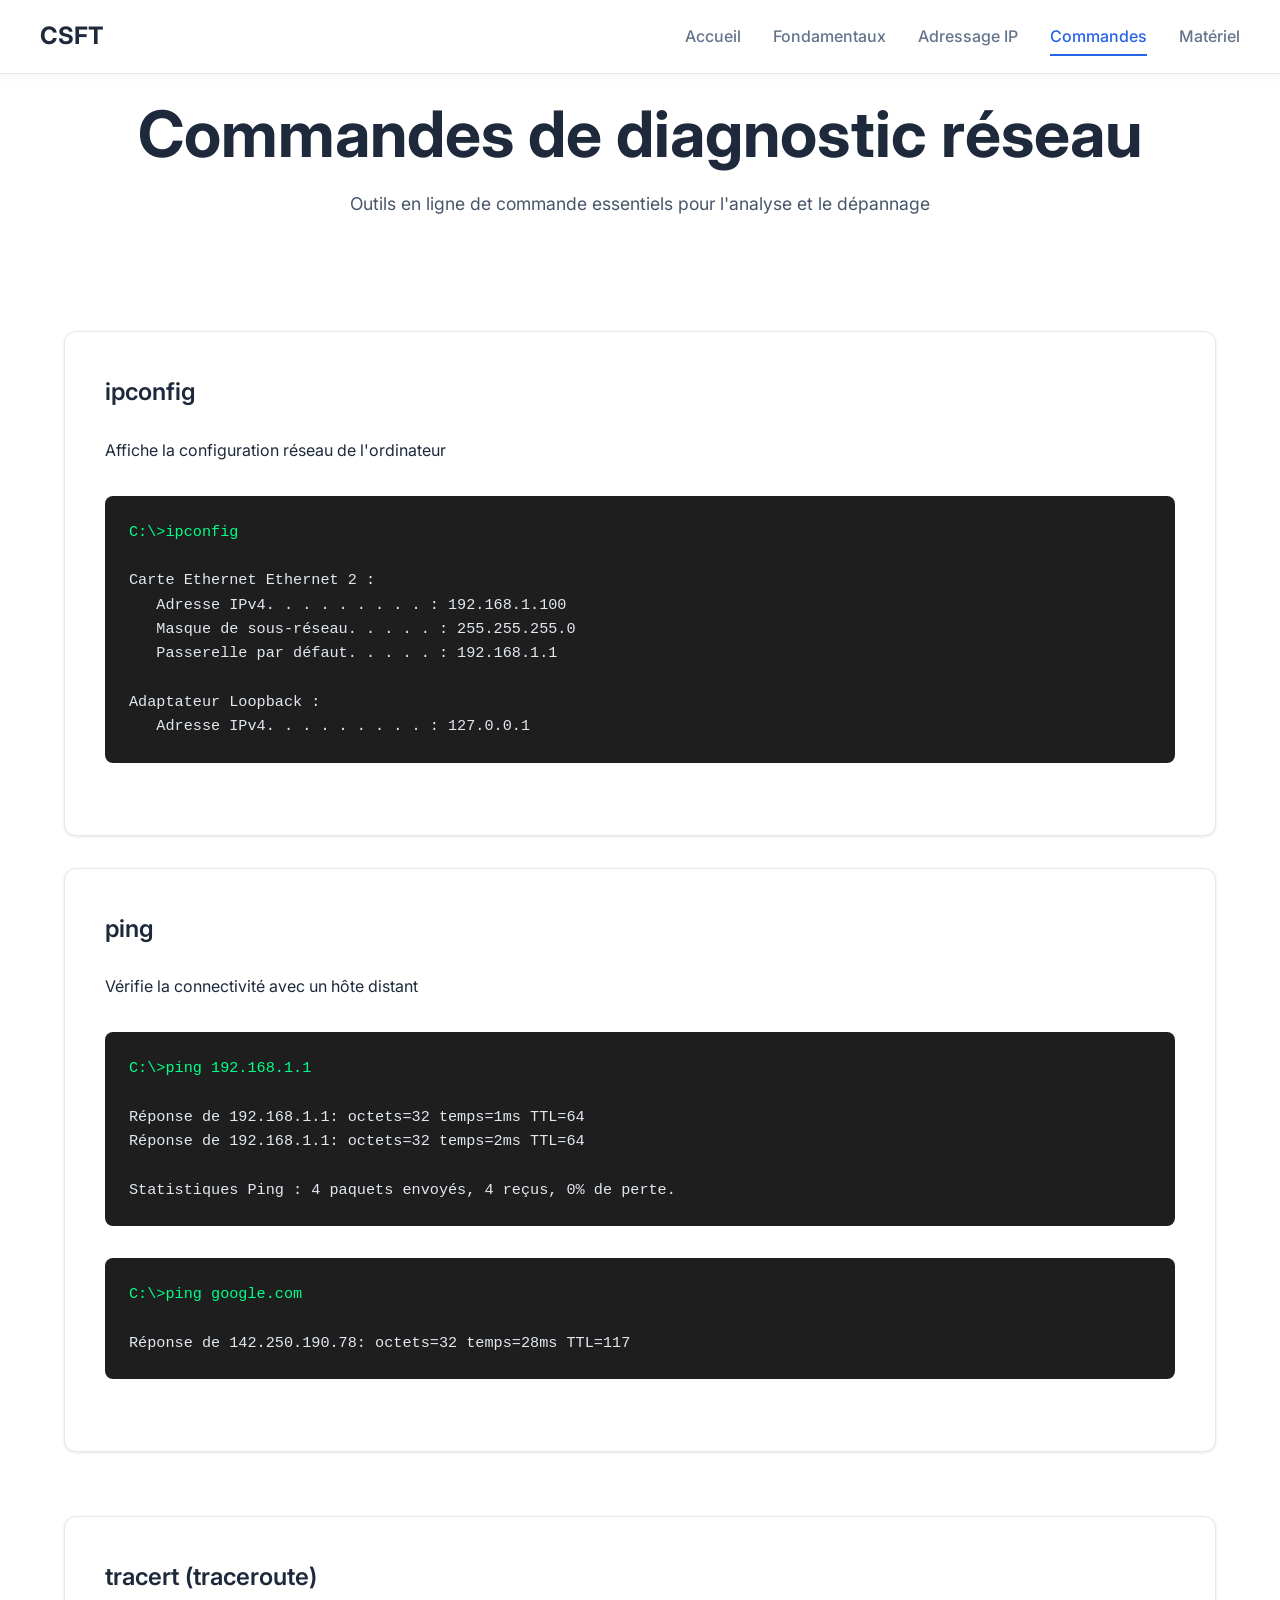
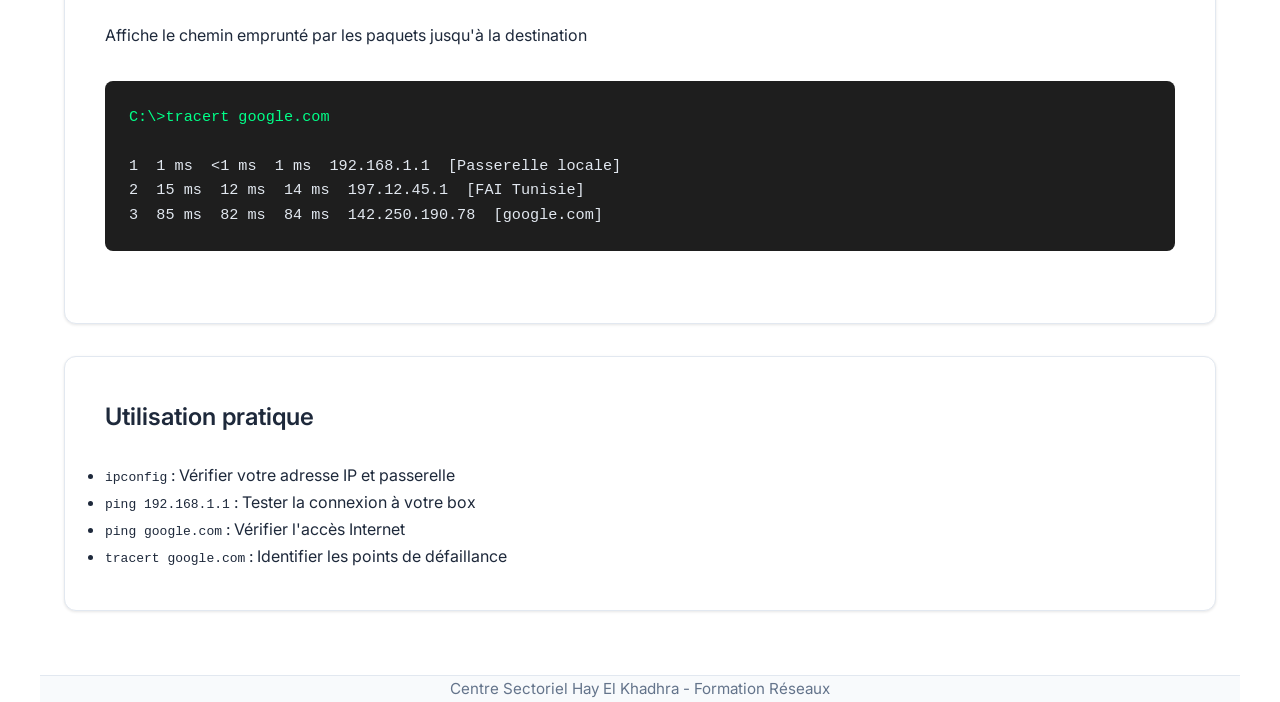
==== commandes.html @ f6ce136f "Add files via upload" ====
<!DOCTYPE html>
<html lang="fr">
<head>
    <meta charset="UTF-8">
    <meta name="viewport" content="width=device-width, initial-scale=1.0">
    <title>Commandes Réseau - Centre Hay El Khadhra</title>
    <link rel="stylesheet" href="pro-style.css">
</head>
<body>
    <header>
        <nav class="container nav-container">
            <a href="index.html" class="logo">CSFT</a>
            <ul class="nav-links" id="navLinks">
                <li><a href="index.html">Accueil</a></li>
                <li><a href="fondamentaux.html">Fondamentaux</a></li>
                <li><a href="adressage.html">Adressage IP</a></li>
                <li><a href="commandes.html" class="active">Commandes</a></li>
                <li><a href="materiel.html">Matériel</a></li>
            </ul>
            <div class="hamburger" id="hamburger">
                <span></span>
                <span></span>
                <span></span>
            </div>
        </nav>
    </header>

    <main class="container">
        <section class="hero">
            <h1>Commandes de diagnostic réseau</h1>
            <p>Outils en ligne de commande essentiels pour l'analyse et le dépannage</p>
        </section>

        <div class="section-grid">
            <div class="card">
                <h2>ipconfig</h2>
                <p>Affiche la configuration réseau de l'ordinateur</p>
                
                <pre class="code-block"><span class="prompt">C:\>ipconfig</span>

Carte Ethernet Ethernet 2 :
   Adresse IPv4. . . . . . . . . : 192.168.1.100
   Masque de sous-réseau. . . . . : 255.255.255.0
   Passerelle par défaut. . . . . : 192.168.1.1

Adaptateur Loopback :
   Adresse IPv4. . . . . . . . . : 127.0.0.1</pre>
            </div>

            <div class="card">
                <h2>ping</h2>
                <p>Vérifie la connectivité avec un hôte distant</p>
                
                <pre class="code-block"><span class="prompt">C:\>ping 192.168.1.1</span>

Réponse de 192.168.1.1: octets=32 temps=1ms TTL=64
Réponse de 192.168.1.1: octets=32 temps=2ms TTL=64

Statistiques Ping : 4 paquets envoyés, 4 reçus, 0% de perte.</pre>

                <pre class="code-block"><span class="prompt">C:\>ping google.com</span>

Réponse de 142.250.190.78: octets=32 temps=28ms TTL=117</pre>
            </div>
        </div>

        <div class="section-grid">
            <div class="card">
                <h2>tracert (traceroute)</h2>
                <p>Affiche le chemin emprunté par les paquets jusqu'à la destination</p>
                
                <pre class="code-block"><span class="prompt">C:\>tracert google.com</span>

1  1 ms  <1 ms  1 ms  192.168.1.1  [Passerelle locale]
2  15 ms  12 ms  14 ms  197.12.45.1  [FAI Tunisie]
3  85 ms  82 ms  84 ms  142.250.190.78  [google.com]</pre>
            </div>

            <div class="card">
                <h2>Utilisation pratique</h2>
                <ul>
                    <li><code>ipconfig</code> : Vérifier votre adresse IP et passerelle</li>
                    <li><code>ping 192.168.1.1</code> : Tester la connexion à votre box</li>
                    <li><code>ping google.com</code> : Vérifier l'accès Internet</li>
                    <li><code>tracert google.com</code> : Identifier les points de défaillance</li>
                </ul>
            </div>
        </div>
    </main>

    <footer class="container">
        <p>Centre Sectoriel Hay El Khadhra - Formation Réseaux</p>
    </footer>

    <script>
        const hamburger = document.getElementById('hamburger');
        const navLinks = document.getElementById('navLinks');

        hamburger.addEventListener('click', () => {
            navLinks.classList.toggle('active');
        });

        document.querySelectorAll('.nav-links a').forEach(link => {
            link.addEventListener('click', () => {
                navLinks.classList.remove('active');
                document.querySelector('.nav-links a.active')?.classList.remove('active');
                link.classList.add('active');
            });
        });
    </script>
</body>
</html>
---- pro-style.css ----
/* pro-style.css - Design professionnel minimaliste */
@import url('https://fonts.googleapis.com/css2?family=Inter:wght@300;400;500;600;700&display=swap');

* {
  margin: 0;
  padding: 0;
  box-sizing: border-box;
}

body {
  font-family: 'Inter', -apple-system, BlinkMacSystemFont, 'Segoe UI', Roboto, sans-serif;
  background-color: #ffffff;
  color: #1e293b;
  line-height: 1.7;
  overflow-x: hidden;
}

.container {
  max-width: 1200px;
  margin: 0 auto;
  padding: 0 1.5rem;
}

/* Header */
header {
  background: #ffffff;
  border-bottom: 1px solid #e2e8f0;
  position: fixed;
  top: 0;
  width: 100%;
  z-index: 1000;
  box-shadow: 0 2px 10px rgba(0,0,0,0.05);
}

.nav-container {
  display: flex;
  justify-content: space-between;
  align-items: center;
  padding: 1rem 0;
}

.logo {
  font-size: 1.5rem;
  font-weight: 700;
  color: #1e293b;
  text-decoration: none;
}

.nav-links {
  display: flex;
  list-style: none;
  gap: 2rem;
}

.nav-links a {
  color: #64748b;
  text-decoration: none;
  font-weight: 500;
  padding: 0.5rem 0;
  transition: color 0.2s ease;
  border-bottom: 2px solid transparent;
}

.nav-links a:hover,
.nav-links a.active {
  color: #2563eb;
  border-bottom-color: #2563eb;
}

.hamburger {
  display: none;
  flex-direction: column;
  gap: 4px;
  cursor: pointer;
}

.hamburger span {
  width: 24px;
  height: 2px;
  background: #1e293b;
  transition: 0.3s;
}

/* Main Content */
main {
  margin-top: 80px;
  min-height: calc(100vh - 160px);
}

/* Hero */
.hero {
  text-align: center;
  padding: 6rem 0 4rem;
}

.hero h1 {
  font-size: clamp(2.5rem, 5vw, 4rem);
  font-weight: 700;
  color: #1e293b;
  margin-bottom: 1rem;
  line-height: 1.2;
}

.hero-subtitle {
  font-size: 1.25rem;
  color: #64748b;
  font-weight: 400;
  max-width: 600px;
  margin: 0 auto 2rem;
}

.hero p {
  color: #475569;
  max-width: 700px;
  margin: 0 auto 3rem;
  font-size: 1.1rem;
}

/* Cards */
.section-grid {
  display: grid;
  gap: 2rem;
  margin-bottom: 4rem;
}

.card {
  background: #ffffff;
  border: 1px solid #e2e8f0;
  border-radius: 12px;
  padding: 2.5rem;
  transition: all 0.3s ease;
  box-shadow: 0 1px 3px rgba(0,0,0,0.1);
}

.card:hover {
  border-color: #2563eb;
  box-shadow: 0 10px 25px rgba(37,99,235,0.15);
  transform: translateY(-2px);
}

.card h2 {
  font-size: 1.5rem;
  font-weight: 600;
  color: #1e293b;
  margin-bottom: 1.5rem;
  display: flex;
  align-items: center;
  gap: 0.75rem;
}

.card h3 {
  font-size: 1.25rem;
  font-weight: 600;
  color: #1e293b;
  margin: 2rem 0 1rem;
}

.definition-card {
  display: grid;
  grid-template-columns: 1fr 1fr;
  gap: 2rem;
  margin: 2rem 0;
}

@media (max-width: 768px) {
  .definition-card {
    grid-template-columns: 1fr;
  }
}

/* Tables */
.table-container {
  overflow-x: auto;
  margin: 2rem 0;
  border-radius: 8px;
  border: 1px solid #e2e8f0;
}

table {
  width: 100%;
  border-collapse: collapse;
  background: #ffffff;
}

th {
  background: #f8fafc;
  color: #1e293b;
  padding: 1.25rem 1rem;
  text-align: left;
  font-weight: 600;
  font-size: 0.95rem;
  text-transform: uppercase;
  letter-spacing: 0.05em;
}

td {
  padding: 1.25rem 1rem;
  border-top: 1px solid #e2e8f0;
}

tr:hover {
  background: #f8fafc;
}

/* Code blocks */
.code-block {
  background: #1e1e1e;
  border-radius: 8px;
  padding: 1.5rem;
  margin: 2rem 0;
  overflow-x: auto;
  font-family: 'SF Mono', 'Monaco', 'Inconsolata', monospace;
  font-size: 0.95rem;
  line-height: 1.6;
  color: #e2e8f0;
}

.code-block .prompt {
  color: #00ff88;
  font-weight: 500;
}

/* Diagram */
.diagram {
  display: flex;
  align-items: center;
  justify-content: center;
  gap: 2rem;
  margin: 3rem 0;
  flex-wrap: wrap;
}

.device {
  background: #f1f5f9;
  border: 2px solid #e2e8f0;
  border-radius: 8px;
  padding: 1.5rem 2rem;
  text-align: center;
  min-width: 120px;
  font-weight: 500;
}

.connection {
  width: 80px;
  height: 2px;
  background: #94a3b8;
  position: relative;
}

.connection::before {
  content: '';
  position: absolute;
  right: -8px;
  top: 50%;
  transform: translateY(-50%);
  width: 16px;
  height: 16px;
  background: #2563eb;
  border-radius: 50%;
}

/* Button */
.btn {
  display: inline-block;
  background: #2563eb;
  color: white;
  padding: 0.875rem 2rem;
  border-radius: 8px;
  text-decoration: none;
  font-weight: 500;
  transition: all 0.2s ease;
  border: 1px solid #2563eb;
}

.btn:hover {
  background: #1d4ed8;
  border-color: #1d4ed8;
  transform: translateY(-1px);
  box-shadow: 0 5px 15px rgba(37,99,235,0.3);
}

/* Footer */
footer {
  background: #f8fafc;
  border-top: 1px solid #e2e8f0;
  text-align: center;
  padding: 2rem 0;
  color: #64748b;
  font-size: 0.95rem;
}

/* Mobile */
@media (max-width: 768px) {
  .nav-links {
    position: fixed;
    top: 70px;
    left: -100%;
    width: 100%;
    height: calc(100vh - 70px);
    background: #ffffff;
    flex-direction: column;
    padding: 2rem;
    transition: left 0.3s ease;
    box-shadow: 0 10px 30px rgba(0,0,0,0.1);
  }

  .nav-links.active {
    left: 0;
  }

  .hamburger {
    display: flex;
  }

  .hero {
    padding: 4rem 0 3rem;
  }

  main {
    margin-top: 100px;
  }
}

/* Responsive grid */
@media (max-width: 1024px) {
  .section-grid {
    grid-template-columns: 1fr;
  }
}
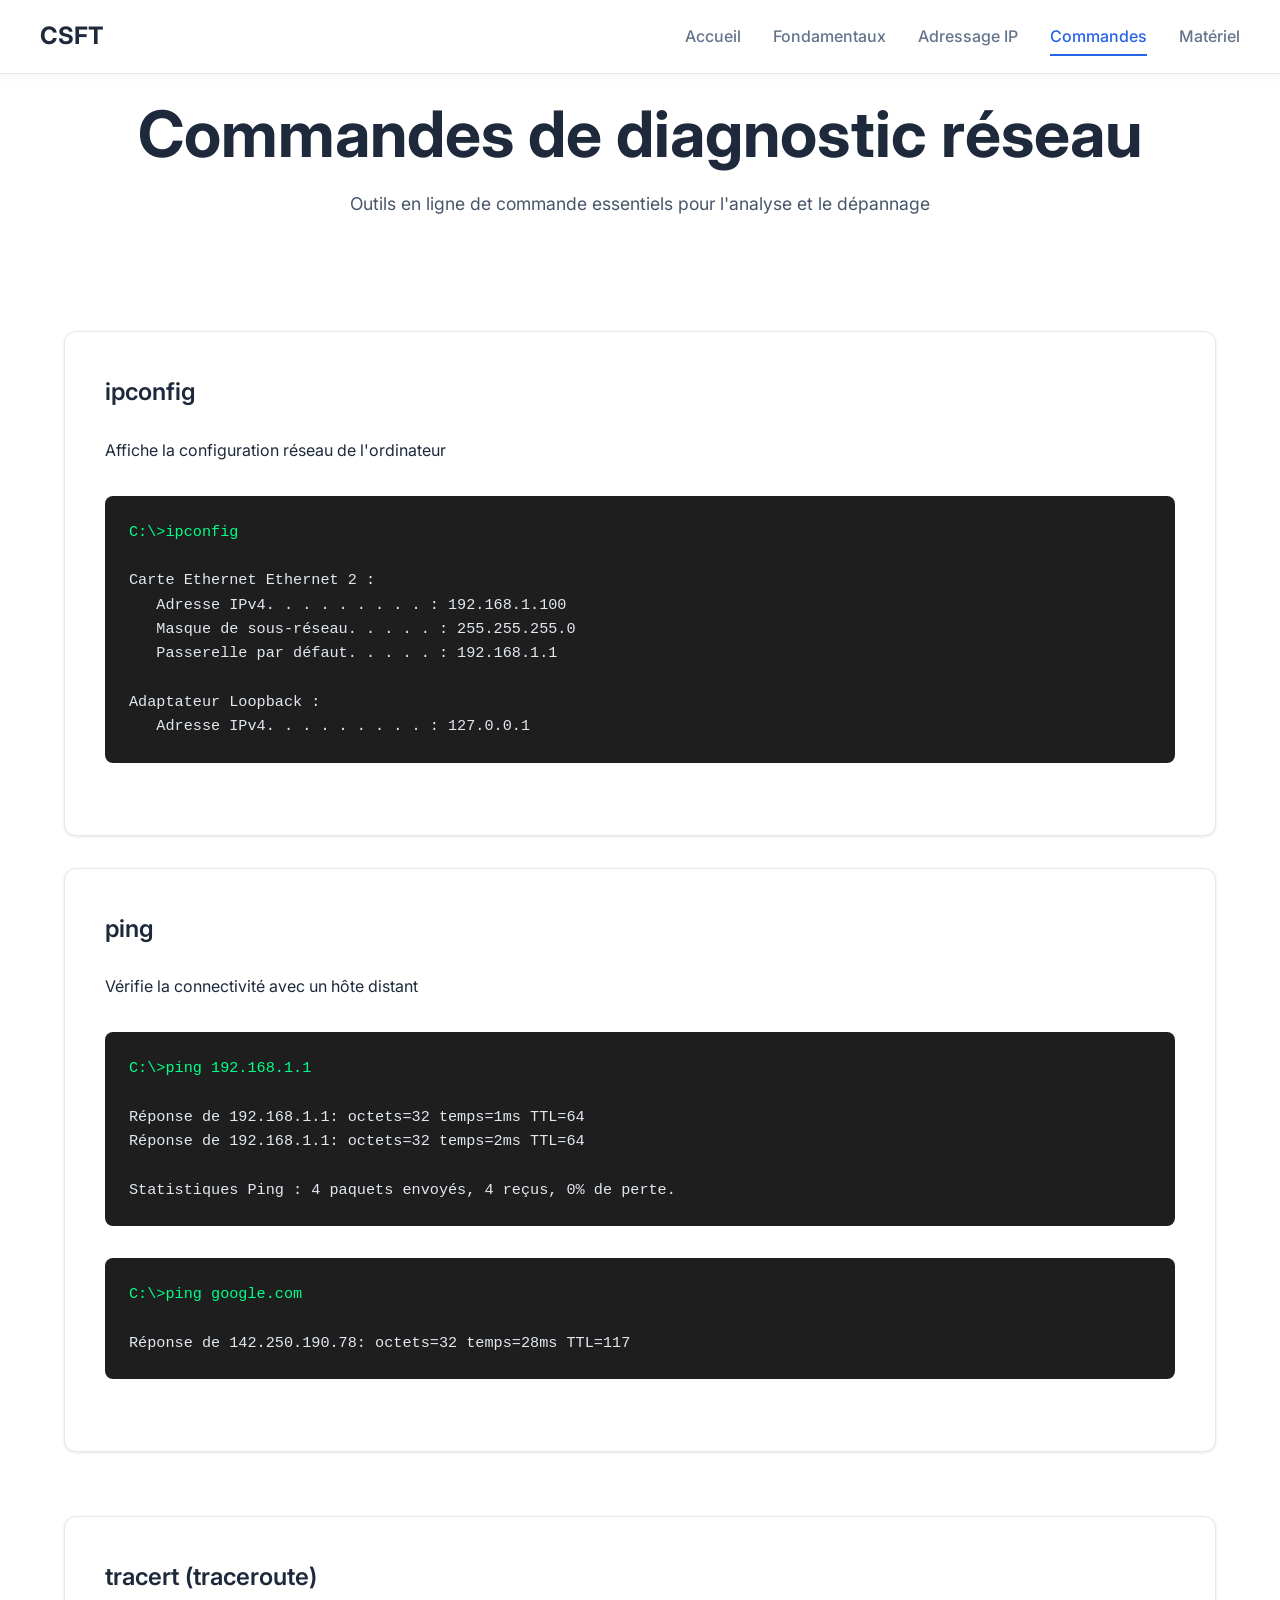
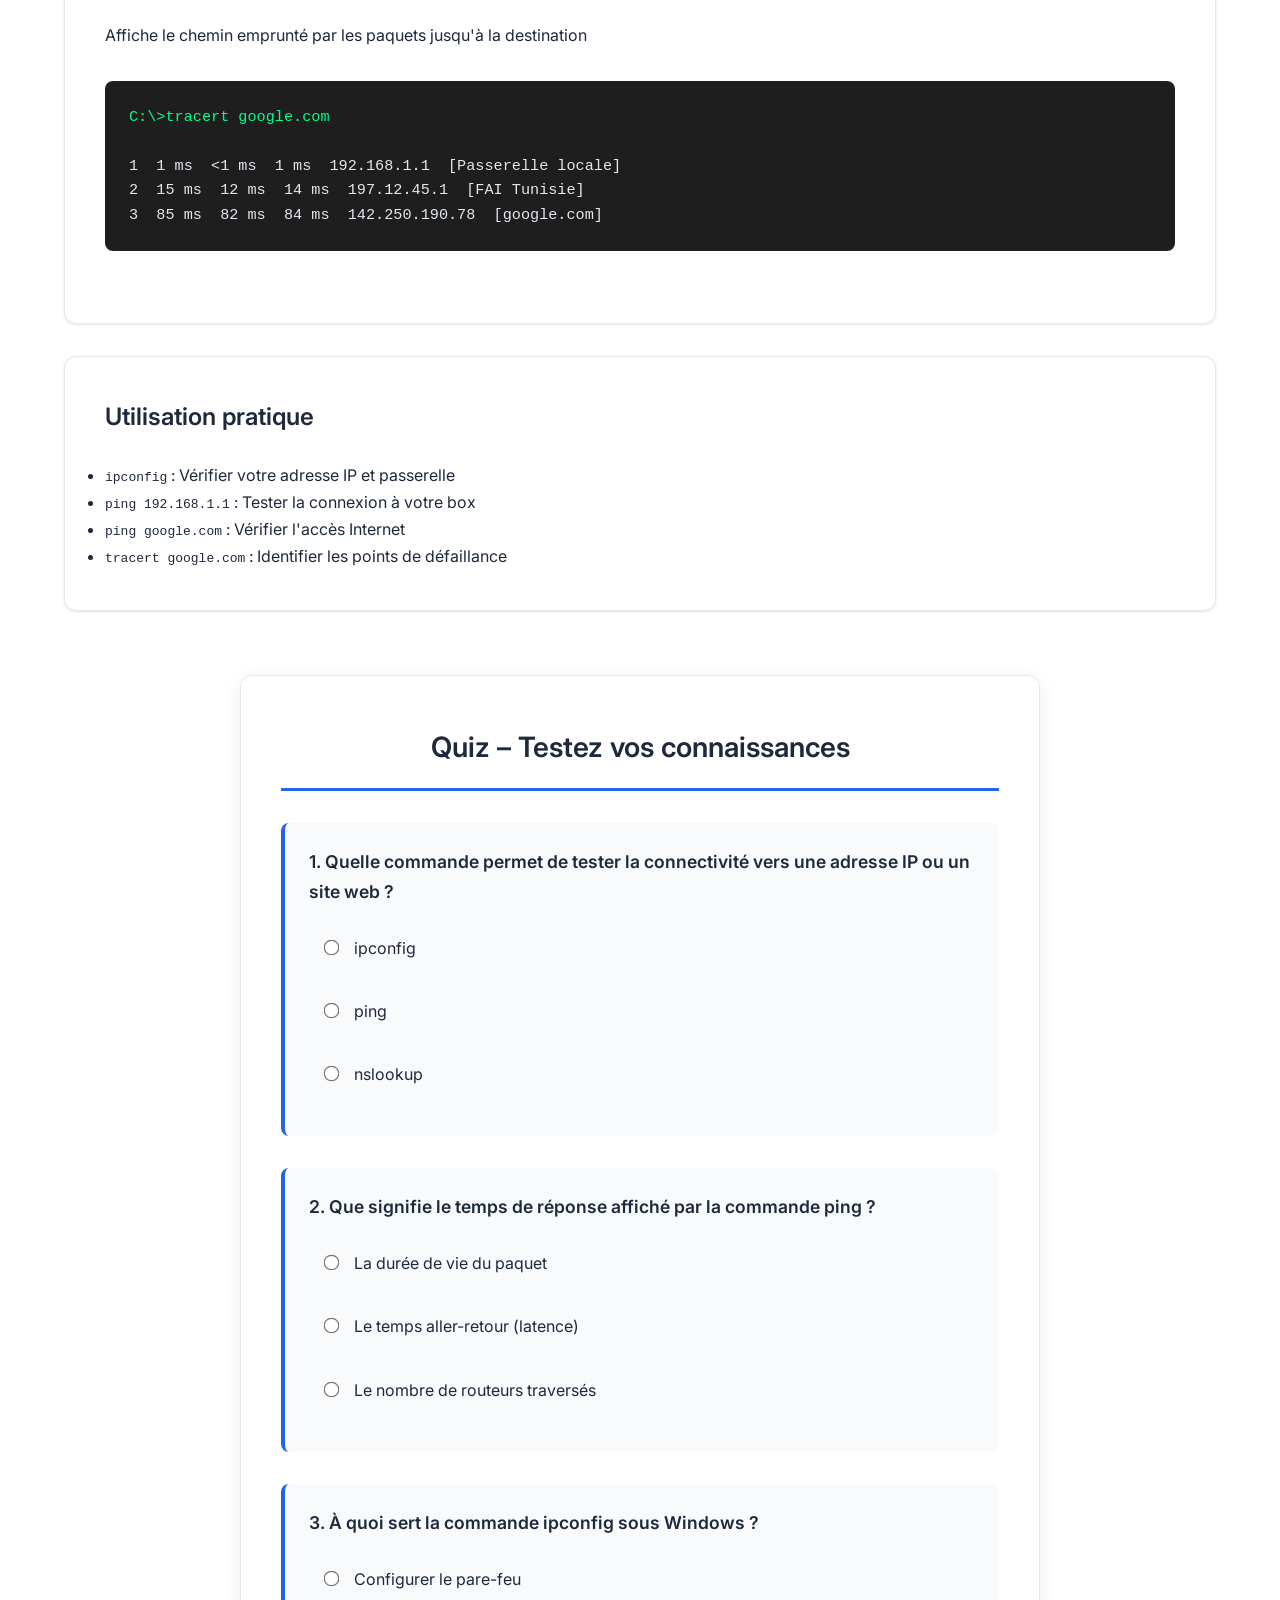
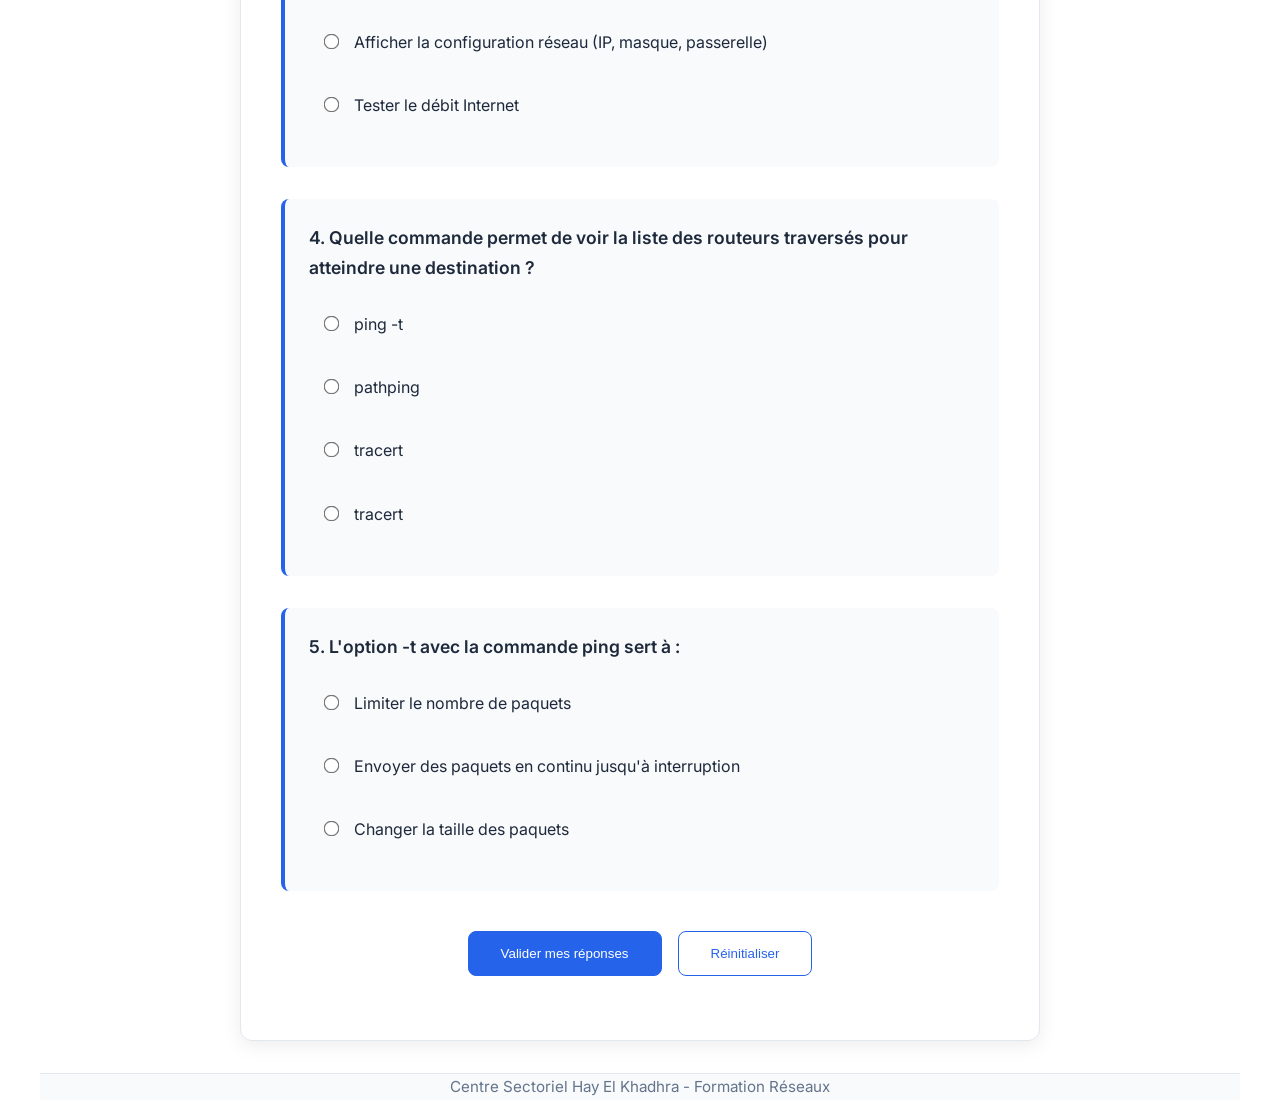
==== commit 26caea96: "Add files via upload" ====
--- a/commandes.html
+++ b/commandes.html
@@ -86,6 +86,48 @@
                 </ul>
             </div>
         </div>
+
+        <div class="quiz-section">
+            <h2>Quiz – Testez vos connaissances</h2>
+            <form id="quizForm">
+                <div class="quiz-question">
+                    <p>1. Quelle commande permet de tester la connectivité vers une adresse IP ou un site web ?</p>
+                    <label><input type="radio" name="q1" value="a"> ipconfig</label>
+                    <label><input type="radio" name="q1" value="b"> ping</label>
+                    <label><input type="radio" name="q1" value="c"> nslookup</label>
+                </div>
+                <div class="quiz-question">
+                    <p>2. Que signifie le temps de réponse affiché par la commande ping ?</p>
+                    <label><input type="radio" name="q2" value="a"> La durée de vie du paquet</label>
+                    <label><input type="radio" name="q2" value="b"> Le temps aller-retour (latence)</label>
+                    <label><input type="radio" name="q2" value="c"> Le nombre de routeurs traversés</label>
+                </div>
+                <div class="quiz-question">
+                    <p>3. À quoi sert la commande ipconfig sous Windows ?</p>
+                    <label><input type="radio" name="q3" value="a"> Configurer le pare-feu</label>
+                    <label><input type="radio" name="q3" value="b"> Afficher la configuration réseau (IP, masque, passerelle)</label>
+                    <label><input type="radio" name="q3" value="c"> Tester le débit Internet</label>
+                </div>
+                <div class="quiz-question">
+                    <p>4. Quelle commande permet de voir la liste des routeurs traversés pour atteindre une destination ?</p>
+                    <label><input type="radio" name="q4" value="a"> ping -t</label>
+                    <label><input type="radio" name="q4" value="b"> pathping</label>
+                    <label><input type="radio" name="q4" value="c"> tracert</label>
+                    <label><input type="radio" name="q4" value="d"> tracert</label>
+                </div>
+                <div class="quiz-question">
+                    <p>5. L'option -t avec la commande ping sert à :</p>
+                    <label><input type="radio" name="q5" value="a"> Limiter le nombre de paquets</label>
+                    <label><input type="radio" name="q5" value="b"> Envoyer des paquets en continu jusqu'à interruption</label>
+                    <label><input type="radio" name="q5" value="c"> Changer la taille des paquets</label>
+                </div>
+            </form>
+            <div class="quiz-actions">
+                <button type="button" id="submitQuiz" class="btn">Valider mes réponses</button>
+                <button type="button" id="resetQuiz" class="btn btn-secondary">Réinitialiser</button>
+            </div>
+            <div id="quizResult" class="quiz-result" style="display: none;"></div>
+        </div>
     </main>
 
     <footer class="container">
@@ -108,5 +150,39 @@
             });
         });
     </script>
+
+    <script>
+        // Quiz functionality - Commandes
+        document.addEventListener('DOMContentLoaded', function() {
+            const correctAnswers = ['b', 'b', 'b', 'c', 'b'];
+            const submitBtn = document.getElementById('submitQuiz');
+            const resetBtn = document.getElementById('resetQuiz');
+            const resultDiv = document.getElementById('quizResult');
+            const form = document.getElementById('quizForm');
+
+            if (submitBtn) {
+                submitBtn.addEventListener('click', function() {
+                    let score = 0;
+                    const formData = new FormData(form);
+                    for (let i = 1; i <= 5; i++) {
+                        if (formData.get(`q${i}`) === correctAnswers[i-1]) score++;
+                    }
+                    const feedback = score === 5 ? 'Parfait ! 🎉' : 
+                                   score >= 4 ? 'Excellent ! 👍' : 
+                                   score >= 3 ? 'Bien joué ! 👏' : 'Continuez vos révisions 📚';
+                    resultDiv.innerHTML = `<h3>Vous avez obtenu ${score}/5</h3><p>${feedback}</p>`;
+                    resultDiv.style.display = 'block';
+                    resultDiv.scrollIntoView({ behavior: 'smooth' });
+                });
+            }
+
+            if (resetBtn) {
+                resetBtn.addEventListener('click', function() {
+                    form.reset();
+                    resultDiv.style.display = 'none';
+                });
+            }
+        });
+    </script>
 </body>
 </html>
--- a/pro-style.css
+++ b/pro-style.css
@@ -321,9 +321,132 @@
   }
 }
 
+/* Quiz Styles */
+.quiz-section {
+  background: #ffffff;
+  border: 1px solid #e2e8f0;
+  border-radius: 12px;
+  padding: 3rem 2.5rem;
+  margin: 4rem auto 2rem;
+  max-width: 800px;
+  box-shadow: 0 4px 20px rgba(0,0,0,0.08);
+}
+
+.quiz-section h2 {
+  font-size: 1.75rem;
+  font-weight: 600;
+  color: #1e293b;
+  margin-bottom: 2rem;
+  text-align: center;
+  border-bottom: 3px solid #2563eb;
+  padding-bottom: 1rem;
+}
+
+.quiz-question {
+  margin-bottom: 2rem;
+  padding: 1.5rem;
+  background: #f8fafc;
+  border-radius: 8px;
+  border-left: 4px solid #2563eb;
+}
+
+.quiz-question p {
+  font-weight: 600;
+  font-size: 1.1rem;
+  margin-bottom: 1rem;
+  color: #1e293b;
+}
+
+.quiz-question label {
+  display: block;
+  margin-bottom: 0.75rem;
+  padding: 0.75rem 1rem;
+  cursor: pointer;
+  border-radius: 6px;
+  transition: all 0.2s ease;
+  font-size: 1rem;
+}
+
+.quiz-question label:hover {
+  background: #e2e8f0;
+}
+
+.quiz-question input[type="radio"] {
+  margin-right: 0.75rem;
+  transform: scale(1.2);
+  accent-color: #2563eb;
+}
+
+.quiz-actions {
+  display: flex;
+  gap: 1rem;
+  justify-content: center;
+  margin: 2.5rem 0 1rem;
+  flex-wrap: wrap;
+}
+
+.btn-secondary {
+  background: transparent;
+  color: #2563eb;
+  border: 1px solid #2563eb;
+}
+
+.btn-secondary:hover {
+  background: #2563eb;
+  color: white;
+}
+
+.quiz-result {
+  text-align: center;
+  padding: 2rem;
+  background: linear-gradient(135deg, #10b981, #059669);
+  color: white;
+  border-radius: 12px;
+  margin-top: 2rem;
+  animation: slideIn 0.5s ease-out;
+}
+
+@keyframes slideIn {
+  from { opacity: 0; transform: translateY(20px); }
+  to { opacity: 1; transform: translateY(0); }
+}
+
+.quiz-result h3 {
+  font-size: 2rem;
+  font-weight: 700;
+  margin-bottom: 0.5rem;
+}
+
+.quiz-result p {
+  font-size: 1.2rem;
+  opacity: 0.95;
+}
+
+/* Responsive quiz */
+@media (max-width: 768px) {
+  .quiz-section {
+    margin: 2rem -1rem;
+    padding: 2rem 1.5rem;
+    border-radius: 0;
+    border-left: none;
+    border-right: none;
+  }
+  
+  .quiz-actions {
+    flex-direction: column;
+    align-items: center;
+  }
+  
+  .btn {
+    width: 100%;
+    max-width: 250px;
+  }
+}
+
 /* Responsive grid */
 @media (max-width: 1024px) {
   .section-grid {
     grid-template-columns: 1fr;
   }
 }
+
